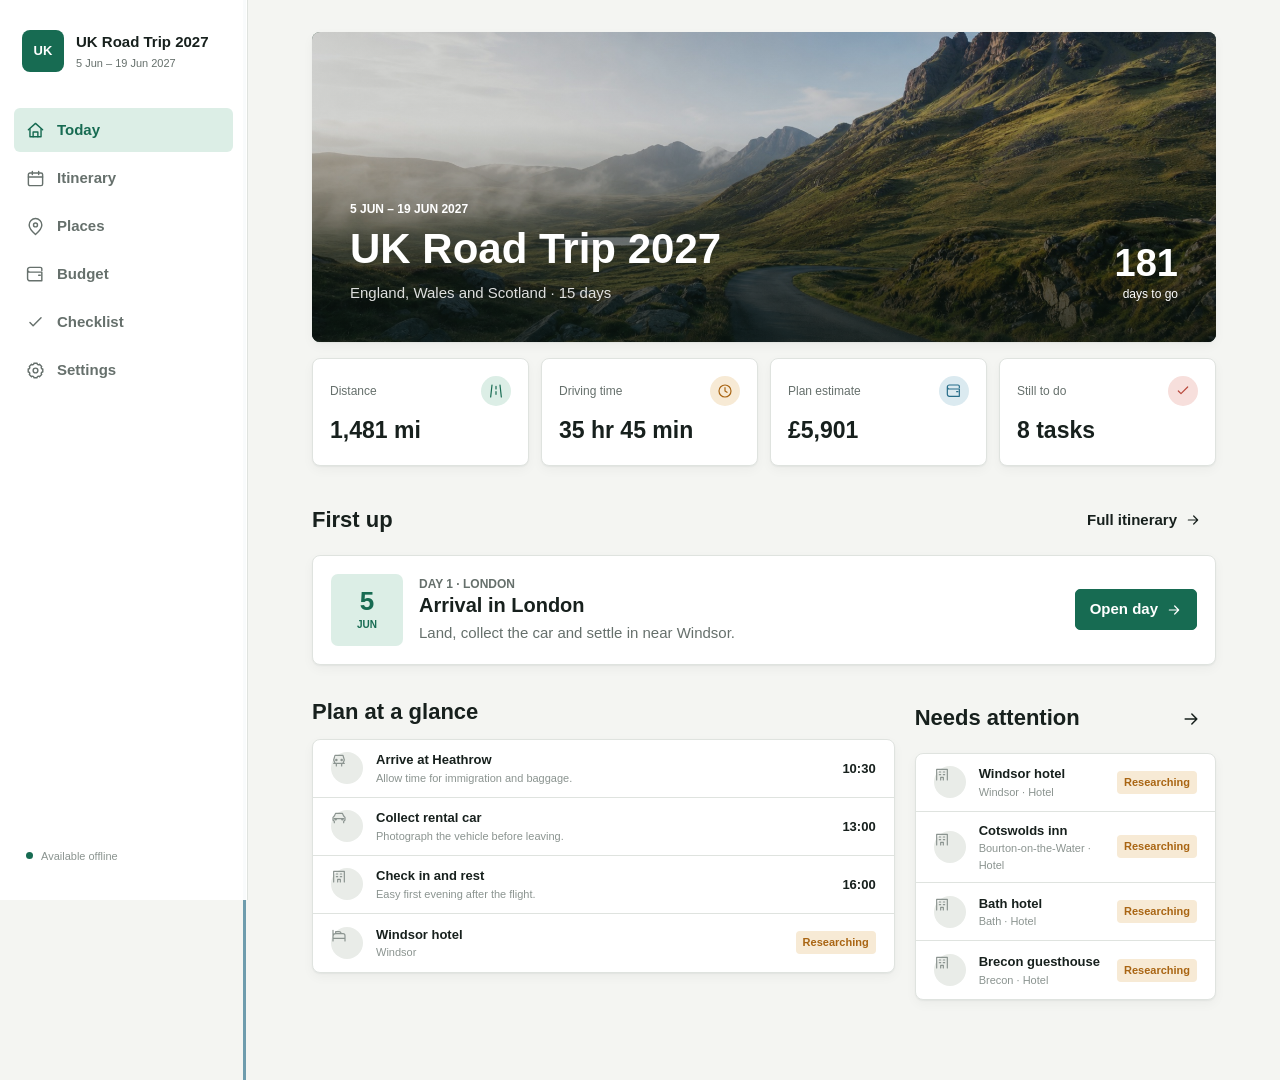
==== index.html @ d38d06ad "chore: establish project structure" ====
<!doctype html>
<html lang="en-GB">
<head>
  <meta charset="utf-8">
  <meta name="viewport" content="width=device-width, initial-scale=1, viewport-fit=cover">
  <meta name="theme-color" content="#f4f5f2">
  <meta name="description" content="A complete offline companion for UK Road Trip 2027.">
  <meta name="apple-mobile-web-app-capable" content="yes">
  <meta name="apple-mobile-web-app-status-bar-style" content="default">
  <meta name="apple-mobile-web-app-title" content="UK Road Trip">
  <link rel="manifest" href="manifest.webmanifest">
  <link rel="apple-touch-icon" href="assets/icons/icon-192.png">
  <link rel="icon" href="assets/icons/icon-192.png">
  <link rel="stylesheet" href="css/tokens.css">
  <link rel="stylesheet" href="css/base.css">
  <link rel="stylesheet" href="css/app.css">
  <title>UK Road Trip 2027</title>
</head>
<body>
  <div id="app" class="app-shell" aria-busy="true">
    <aside class="sidebar" aria-label="Primary navigation">
      <a class="brand" href="#/today" aria-label="UK Road Trip home">
        <span class="brand-mark" aria-hidden="true">UK</span>
        <span><strong id="brand-name">UK Road Trip</strong><small id="brand-dates">Loading trip...</small></span>
      </a>
      <nav id="desktop-nav" class="desktop-nav"></nav>
      <div class="sidebar-footer">
        <span id="sync-status" class="sync-status"><span class="status-dot"></span> Available offline</span>
      </div>
    </aside>

    <main id="main" class="main-content" tabindex="-1">
      <div class="loading-screen">
        <span class="loader" aria-hidden="true"></span>
        <p>Preparing your trip</p>
      </div>
    </main>

    <nav id="mobile-nav" class="mobile-nav" aria-label="Primary navigation"></nav>
  </div>

  <div id="toast-region" class="toast-region" aria-live="polite" aria-atomic="true"></div>
  <div id="modal-root"></div>
  <input id="file-import" type="file" accept="application/json,.json" hidden>
  <script type="module" src="js/app.js"></script>
</body>
</html>
---- css/tokens.css ----
/* Shared design tokens for light and dark application themes. */
:root {
  color-scheme: light;
  --font: -apple-system, BlinkMacSystemFont, "SF Pro Text", "Segoe UI", sans-serif;
  --font-display: -apple-system, BlinkMacSystemFont, "SF Pro Display", "Segoe UI", sans-serif;
  --bg: #f4f5f2;
  --surface: #ffffff;
  --surface-raised: #ffffff;
  --surface-muted: #e9ece8;
  --text: #17201d;
  --text-soft: #66706c;
  --text-faint: #8b9490;
  --line: #dfe3df;
  --line-strong: #cdd3ce;
  --green: #176b52;
  --green-soft: #dceee6;
  --amber: #a96513;
  --amber-soft: #f7ead5;
  --coral: #b8493d;
  --coral-soft: #f7dfdc;
  --sky: #276d89;
  --sky-soft: #dbeaf0;
  --purple: #68558e;
  --purple-soft: #e7e0f0;
  --shadow-sm: 0 1px 2px rgba(24, 34, 30, .06), 0 4px 12px rgba(24, 34, 30, .04);
  --shadow-md: 0 12px 35px rgba(24, 34, 30, .12);
  --radius-sm: 5px;
  --radius: 8px;
  --sidebar: 248px;
  --content: 1180px;
  --safe-bottom: env(safe-area-inset-bottom, 0px);
}

[data-theme="dark"] {
  color-scheme: dark;
  --bg: #141817;
  --surface: #1c211f;
  --surface-raised: #242a27;
  --surface-muted: #292f2c;
  --text: #f0f3f1;
  --text-soft: #adb7b2;
  --text-faint: #808984;
  --line: #323936;
  --line-strong: #444d48;
  --green: #6bc5a2;
  --green-soft: #1f3d33;
  --amber: #e2ad64;
  --amber-soft: #44351f;
  --coral: #e58b82;
  --coral-soft: #482c29;
  --sky: #79bdd7;
  --sky-soft: #203944;
  --purple: #b6a4d5;
  --purple-soft: #362e44;
  --shadow-sm: 0 1px 2px rgba(0, 0, 0, .2);
  --shadow-md: 0 18px 45px rgba(0, 0, 0, .38);
}
---- css/base.css ----
/* Element defaults, typography, controls and accessibility foundations. */
* { box-sizing: border-box; }
html { min-height: 100%; background: var(--bg); }
body { min-height: 100vh; margin: 0; background: var(--bg); color: var(--text); font-family: var(--font); font-size: 15px; line-height: 1.5; letter-spacing: 0; -webkit-font-smoothing: antialiased; }
button, input, select, textarea { font: inherit; letter-spacing: 0; }
button, a { -webkit-tap-highlight-color: transparent; }
button { color: inherit; }
a { color: inherit; text-decoration: none; }
img { display: block; max-width: 100%; }
h1, h2, h3, p { margin-top: 0; }
h1, h2, h3 { font-family: var(--font-display); letter-spacing: 0; }
h1 { margin-bottom: 8px; font-size: clamp(28px, 4vw, 42px); line-height: 1.08; }
h2 { margin-bottom: 16px; font-size: 22px; line-height: 1.2; }
h3 { margin-bottom: 8px; font-size: 16px; line-height: 1.3; }
:focus-visible { outline: 3px solid color-mix(in srgb, var(--sky), transparent 35%); outline-offset: 2px; }
::selection { background: var(--green-soft); }
.sr-only { position: absolute; width: 1px; height: 1px; overflow: hidden; clip: rect(0, 0, 0, 0); white-space: nowrap; }
.muted { color: var(--text-soft); }
.subtle { color: var(--text-faint); }
.nowrap { white-space: nowrap; }
.stack { display: grid; gap: 16px; }
.icon { width: 20px; height: 20px; flex: 0 0 auto; fill: none; stroke: currentColor; stroke-width: 1.8; stroke-linecap: round; stroke-linejoin: round; }
.icon-sm { width: 16px; height: 16px; }

button { border: 0; cursor: pointer; }
.btn { min-height: 40px; display: inline-flex; align-items: center; justify-content: center; gap: 8px; padding: 8px 14px; border: 1px solid var(--line); border-radius: var(--radius-sm); background: var(--surface); color: var(--text); font-weight: 650; box-shadow: var(--shadow-sm); transition: transform .15s ease, border-color .15s ease, background .15s ease; }
.btn:hover { border-color: var(--line-strong); background: var(--surface-raised); }
.btn:active { transform: scale(.98); }
.btn-primary { border-color: var(--green); background: var(--green); color: #fff; box-shadow: none; }
.btn-primary:hover { border-color: var(--green); background: color-mix(in srgb, var(--green), #000 8%); }
[data-theme="dark"] .btn-primary { color: #10211a; }
.btn-danger { color: var(--coral); }
.btn-ghost { border-color: transparent; background: transparent; box-shadow: none; }
.icon-btn { width: 40px; height: 40px; display: inline-grid; place-items: center; border: 1px solid var(--line); border-radius: 50%; background: var(--surface); }
.button-row { display: flex; flex-wrap: wrap; align-items: center; gap: 10px; }

label { display: grid; gap: 6px; color: var(--text-soft); font-size: 13px; font-weight: 650; }
input, select, textarea { width: 100%; min-height: 42px; border: 1px solid var(--line-strong); border-radius: var(--radius-sm); background: var(--surface); color: var(--text); padding: 9px 11px; }
textarea { min-height: 96px; resize: vertical; }
input::placeholder, textarea::placeholder { color: var(--text-faint); }
.form-grid { display: grid; grid-template-columns: repeat(2, minmax(0, 1fr)); gap: 14px; }
.form-grid .full { grid-column: 1 / -1; }
.field-help { margin: 0; color: var(--text-faint); font-size: 12px; font-weight: 400; }

@media (max-width: 620px) {
  .form-grid { grid-template-columns: 1fr; }
  .form-grid .full { grid-column: auto; }
}

@media (prefers-reduced-motion: reduce) {
  *, *::before, *::after { scroll-behavior: auto !important; animation-duration: .01ms !important; transition-duration: .01ms !important; }
}
---- css/app.css ----
/* Responsive application shell, domain components and view layouts. */
.app-shell { min-height: 100vh; }
.sidebar { position: fixed; inset: 0 auto 0 0; z-index: 30; width: var(--sidebar); display: flex; flex-direction: column; border-right: 1px solid var(--line); background: color-mix(in srgb, var(--surface), transparent 4%); padding: 24px 14px; }
.brand { min-height: 54px; display: flex; align-items: center; gap: 12px; margin: 0 8px 30px; }
.brand-mark { width: 42px; height: 42px; display: grid; place-items: center; border-radius: 8px; background: var(--green); color: #fff; font-size: 13px; font-weight: 800; }
.brand strong, .brand small { display: block; }
.brand strong { font-size: 15px; }
.brand small { margin-top: 1px; color: var(--text-soft); font-size: 11px; }
.desktop-nav { display: grid; gap: 4px; }
.nav-link { min-height: 44px; display: flex; align-items: center; gap: 12px; border-radius: 6px; padding: 8px 12px; color: var(--text-soft); font-weight: 600; }
.nav-link:hover { background: var(--surface-muted); color: var(--text); }
.nav-link.active { background: var(--green-soft); color: var(--green); }
.nav-link .icon { width: 19px; height: 19px; }
.sidebar-footer { margin-top: auto; padding: 12px; }
.sync-status { display: flex; align-items: center; gap: 8px; color: var(--text-faint); font-size: 11px; }
.status-dot { width: 7px; height: 7px; border-radius: 50%; background: var(--green); }
.main-content { min-width: 0; min-height: 100vh; margin-left: var(--sidebar); overflow-x: hidden; padding: 32px clamp(24px, 5vw, 64px) 80px; }
.page { width: min(100%, var(--content)); min-width: 0; margin: 0 auto; animation: page-in .25s ease both; }
@keyframes page-in { from { opacity: 0; transform: translateY(5px); } }
.page-header { display: flex; align-items: flex-end; justify-content: space-between; gap: 20px; margin-bottom: 28px; }
.page-eyebrow { margin-bottom: 5px; color: var(--green); font-size: 12px; font-weight: 800; text-transform: uppercase; }
.page-subtitle { max-width: 680px; margin-bottom: 0; color: var(--text-soft); }
.section-header { display: flex; align-items: center; justify-content: space-between; gap: 14px; margin: 34px 0 14px; }
.section-header h2 { margin: 0; }

.loading-screen { min-height: 70vh; display: grid; place-content: center; justify-items: center; color: var(--text-soft); }
.loader { width: 28px; height: 28px; border: 3px solid var(--line); border-top-color: var(--green); border-radius: 50%; animation: spin .8s linear infinite; }
@keyframes spin { to { transform: rotate(360deg); } }
.empty-state { min-height: 220px; display: grid; place-content: center; justify-items: center; gap: 10px; border: 1px dashed var(--line-strong); border-radius: var(--radius); color: var(--text-soft); text-align: center; padding: 28px; }
.empty-state .icon { width: 28px; height: 28px; }

.hero { position: relative; min-height: 310px; display: flex; align-items: flex-end; overflow: hidden; border-radius: var(--radius); background: #375648; color: #fff; box-shadow: var(--shadow-sm); }
.hero-image { position: absolute; inset: 0; width: 100%; height: 100%; object-fit: cover; }
.hero::after { content: ""; position: absolute; inset: 0; background: linear-gradient(0deg, rgba(10, 20, 16, .78) 0%, rgba(10, 20, 16, .16) 70%); }
.hero-content { position: relative; z-index: 1; width: 100%; display: flex; align-items: flex-end; justify-content: space-between; gap: 24px; padding: clamp(22px, 4vw, 38px); }
.hero-kicker { margin-bottom: 8px; font-size: 12px; font-weight: 750; text-transform: uppercase; }
.hero h1 { max-width: 660px; margin: 0; color: #fff; }
.hero-meta { margin: 10px 0 0; color: rgba(255,255,255,.86); }
.countdown { min-width: 104px; text-align: right; }
.countdown strong { display: block; font-size: 38px; line-height: 1; }
.countdown span { font-size: 12px; }

.metric-grid { display: grid; grid-template-columns: repeat(4, minmax(0, 1fr)); gap: 12px; margin-top: 16px; }
.metric { min-height: 108px; border: 1px solid var(--line); border-radius: var(--radius); background: var(--surface); padding: 17px; box-shadow: var(--shadow-sm); }
.metric-top { display: flex; align-items: center; justify-content: space-between; gap: 8px; color: var(--text-soft); font-size: 12px; }
.metric .metric-icon { width: 30px; height: 30px; display: grid; place-items: center; border-radius: 50%; }
.metric strong { display: block; margin-top: 12px; font-size: 23px; line-height: 1.1; }
.tone-green { background: var(--green-soft); color: var(--green); }
.tone-amber { background: var(--amber-soft); color: var(--amber); }
.tone-sky { background: var(--sky-soft); color: var(--sky); }
.tone-coral { background: var(--coral-soft); color: var(--coral); }
.tone-purple { background: var(--purple-soft); color: var(--purple); }

.dashboard-grid { min-width: 0; display: grid; grid-template-columns: minmax(0, 1.45fr) minmax(280px, .75fr); gap: 20px; }
.dashboard-grid > *, .settings-layout > * { min-width: 0; }
.panel { border: 1px solid var(--line); border-radius: var(--radius); background: var(--surface); box-shadow: var(--shadow-sm); }
.panel-header { display: flex; align-items: center; justify-content: space-between; gap: 12px; padding: 17px 18px; border-bottom: 1px solid var(--line); }
.panel-header h2, .panel-header h3 { margin: 0; font-size: 15px; }
.panel-body { padding: 18px; }
.next-day { display: grid; grid-template-columns: 72px 1fr auto; align-items: center; gap: 16px; padding: 18px; }
.date-tile { width: 72px; height: 72px; display: grid; place-content: center; border-radius: 7px; background: var(--green-soft); color: var(--green); text-align: center; }
.date-tile strong { font-size: 26px; line-height: 1; }
.date-tile span { margin-top: 3px; font-size: 10px; font-weight: 800; text-transform: uppercase; }
.next-day h2 { margin: 0 0 5px; font-size: 20px; }
.next-day p { margin: 0; color: var(--text-soft); }
.mini-list { display: grid; }
.mini-row { display: grid; grid-template-columns: 34px minmax(0, 1fr) auto; align-items: center; gap: 11px; min-height: 58px; border-bottom: 1px solid var(--line); padding: 9px 18px; }
.mini-row:last-child { border-bottom: 0; }
.mini-row-icon { width: 32px; height: 32px; display: grid; place-items: center; border-radius: 50%; background: var(--surface-muted); color: var(--text-soft); }
.mini-row strong, .mini-row span { overflow-wrap: anywhere; }
.mini-row strong { display: block; font-size: 13px; }
.mini-row span { display: block; color: var(--text-faint); font-size: 11px; }

.timeline { position: relative; display: grid; }
.day-row { display: grid; grid-template-columns: 80px 30px minmax(0, 1fr) auto; gap: 12px; align-items: center; min-height: 94px; border-bottom: 1px solid var(--line); padding: 12px 16px; transition: background .15s ease; }
.day-row:hover { background: color-mix(in srgb, var(--surface-muted), transparent 45%); }
.day-row:last-child { border-bottom: 0; }
.day-date { text-align: center; color: var(--text-soft); }
.day-date strong { display: block; color: var(--text); font-size: 19px; }
.day-date span { font-size: 10px; font-weight: 750; text-transform: uppercase; }
.timeline-marker { position: relative; width: 26px; align-self: stretch; }
.timeline-marker::before { content: ""; position: absolute; left: 12px; top: -13px; bottom: -13px; width: 1px; background: var(--line-strong); }
.timeline-marker::after { content: ""; position: absolute; left: 8px; top: calc(50% - 4px); width: 9px; height: 9px; border: 2px solid var(--surface); border-radius: 50%; background: var(--green); box-shadow: 0 0 0 1px var(--green); }
.day-row:first-child .timeline-marker::before { top: 50%; }
.day-row:last-child .timeline-marker::before { bottom: 50%; }
.day-copy h3 { margin: 0 0 3px; }
.day-copy p { margin: 0; color: var(--text-soft); font-size: 13px; }
.day-stats { display: flex; gap: 14px; color: var(--text-faint); font-size: 12px; }
.day-stats span { display: inline-flex; align-items: center; gap: 5px; }

.filter-bar { display: flex; align-items: center; gap: 10px; margin-bottom: 18px; }
.search-wrap { position: relative; flex: 1; }
.search-wrap .icon { position: absolute; left: 12px; top: 11px; color: var(--text-faint); }
.search-wrap input { padding-left: 40px; }
.segmented { display: inline-flex; gap: 2px; overflow-x: auto; border: 1px solid var(--line); border-radius: 7px; background: var(--surface-muted); padding: 3px; }
.segment { min-height: 34px; padding: 5px 12px; border-radius: 5px; background: transparent; color: var(--text-soft); font-size: 12px; font-weight: 700; white-space: nowrap; }
.segment.active { background: var(--surface); color: var(--text); box-shadow: var(--shadow-sm); }
.place-grid { display: grid; grid-template-columns: repeat(3, minmax(0, 1fr)); gap: 14px; }
.place-card { min-width: 0; display: flex; flex-direction: column; border: 1px solid var(--line); border-radius: var(--radius); background: var(--surface); box-shadow: var(--shadow-sm); }
.place-card-head { display: flex; align-items: flex-start; justify-content: space-between; gap: 10px; padding: 17px 17px 11px; }
.place-type-icon { width: 38px; height: 38px; display: grid; place-items: center; border-radius: 7px; }
.place-card-body { flex: 1; padding: 0 17px 14px; }
.place-card h3 { margin: 0 0 3px; overflow-wrap: anywhere; }
.place-card p { margin: 0; color: var(--text-soft); font-size: 12px; overflow-wrap: anywhere; }
.place-card-foot { display: flex; align-items: center; justify-content: space-between; gap: 10px; min-height: 48px; border-top: 1px solid var(--line); padding: 9px 12px 9px 17px; }
.tag { display: inline-flex; align-items: center; min-height: 23px; border-radius: 4px; padding: 3px 7px; background: var(--surface-muted); color: var(--text-soft); font-size: 10px; font-weight: 800; text-transform: capitalize; }
.tag.confirmed { background: var(--green-soft); color: var(--green); }
.tag.researching { background: var(--amber-soft); color: var(--amber); }
.tag.planned { background: var(--sky-soft); color: var(--sky); }
.card-actions { display: flex; gap: 3px; }
.card-actions .icon-btn { width: 34px; height: 34px; border: 0; background: transparent; }
.card-actions .icon-btn:hover { background: var(--surface-muted); }

.day-hero { display: grid; grid-template-columns: 1fr auto; gap: 20px; border-bottom: 1px solid var(--line); padding-bottom: 22px; }
.day-hero .button-row { justify-content: flex-end; }
.activity-list { position: relative; display: grid; gap: 0; }
.activity { display: grid; grid-template-columns: 64px 30px minmax(0, 1fr); gap: 12px; min-height: 92px; }
.activity-time { padding-top: 4px; color: var(--text-soft); font-size: 12px; font-weight: 700; text-align: right; }
.activity-line { position: relative; }
.activity-line::before { content: ""; position: absolute; left: 14px; top: 0; bottom: 0; width: 1px; background: var(--line-strong); }
.activity-line::after { content: ""; position: absolute; left: 9px; top: 8px; width: 11px; height: 11px; border: 3px solid var(--bg); border-radius: 50%; background: var(--sky); }
.activity:first-child .activity-line::before { top: 12px; }
.activity:last-child .activity-line::before { bottom: calc(100% - 12px); }
.activity-card { margin-bottom: 12px; border: 1px solid var(--line); border-radius: var(--radius); background: var(--surface); padding: 14px 16px; box-shadow: var(--shadow-sm); }
.activity-card-head { display: flex; align-items: flex-start; justify-content: space-between; gap: 12px; }
.activity-card h3 { margin: 0 0 4px; }
.activity-card p { margin: 0; color: var(--text-soft); font-size: 12px; }

.progress-track { height: 8px; overflow: hidden; border-radius: 4px; background: var(--surface-muted); }
.progress-fill { height: 100%; border-radius: 4px; background: var(--green); }
.budget-summary { display: grid; grid-template-columns: repeat(3, 1fr); gap: 14px; }
.budget-card { min-height: 125px; padding: 20px; }
.budget-card > span { color: var(--text-soft); font-size: 12px; }
.budget-card strong { display: block; margin: 7px 0 15px; font-size: 27px; }
.expense-table { width: 100%; border-collapse: collapse; }
.expense-table th { color: var(--text-faint); font-size: 10px; text-align: left; text-transform: uppercase; }
.expense-table th, .expense-table td { border-bottom: 1px solid var(--line); padding: 12px 10px; }
.expense-table tbody tr:last-child td { border-bottom: 0; }
.expense-table td:last-child, .expense-table th:last-child { text-align: right; }
.category-bar { display: grid; grid-template-columns: 100px minmax(80px, 1fr) 84px; align-items: center; gap: 12px; min-height: 38px; }
.category-bar strong { font-size: 12px; }
.category-bar span { color: var(--text-soft); font-size: 12px; text-align: right; }

.checklist-layout { display: grid; grid-template-columns: repeat(2, minmax(0, 1fr)); gap: 18px; }
.checklist { overflow: hidden; }
.check-row { display: grid; grid-template-columns: 24px 1fr 34px; align-items: center; gap: 10px; min-height: 52px; border-bottom: 1px solid var(--line); padding: 8px 12px 8px 18px; }
.check-row:last-child { border-bottom: 0; }
.check-row input { width: 19px; min-height: 19px; accent-color: var(--green); }
.check-row.done span { color: var(--text-faint); text-decoration: line-through; }
.check-row .icon-btn { width: 32px; height: 32px; border: 0; background: transparent; color: var(--text-faint); }

.settings-layout { display: grid; grid-template-columns: minmax(0, 1fr) 320px; gap: 20px; }
.settings-section { padding: 20px; }
.setting-row { display: flex; align-items: center; justify-content: space-between; gap: 20px; min-height: 60px; border-bottom: 1px solid var(--line); }
.setting-row:last-child { border-bottom: 0; }
.setting-row strong, .setting-row span { display: block; }
.setting-row span { color: var(--text-soft); font-size: 12px; }
.toggle { position: relative; width: 46px; height: 26px; flex: 0 0 auto; border-radius: 13px; background: var(--line-strong); padding: 0; }
.toggle::after { content: ""; position: absolute; top: 3px; left: 3px; width: 20px; height: 20px; border-radius: 50%; background: #fff; box-shadow: 0 1px 3px rgba(0,0,0,.25); transition: transform .2s ease; }
.toggle.on { background: var(--green); }
.toggle.on::after { transform: translateX(20px); }
.json-editor { min-height: 430px; font: 12px/1.55 ui-monospace, SFMono-Regular, Menlo, monospace; tab-size: 2; }
.data-health { display: grid; gap: 12px; }
.health-item { display: flex; align-items: center; justify-content: space-between; gap: 12px; color: var(--text-soft); font-size: 12px; }
.health-item strong { color: var(--text); }

.modal-backdrop { position: fixed; inset: 0; z-index: 100; display: grid; place-items: center; background: rgba(12, 18, 15, .48); padding: 18px; backdrop-filter: blur(5px); }
.modal { width: min(100%, 620px); max-height: min(88vh, 820px); overflow: auto; border: 1px solid var(--line); border-radius: var(--radius); background: var(--surface); box-shadow: var(--shadow-md); }
.modal-header, .modal-footer { position: sticky; z-index: 1; display: flex; align-items: center; justify-content: space-between; gap: 12px; background: var(--surface); padding: 15px 18px; }
.modal-header { top: 0; border-bottom: 1px solid var(--line); }
.modal-header h2 { margin: 0; font-size: 18px; }
.modal-header .icon-btn { border: 0; background: transparent; }
.modal-body { padding: 20px 18px; }
.modal-footer { bottom: 0; justify-content: flex-end; border-top: 1px solid var(--line); }

.toast-region { position: fixed; right: 22px; bottom: 22px; z-index: 200; display: grid; gap: 8px; }
.toast { max-width: 360px; display: flex; align-items: center; gap: 10px; border: 1px solid var(--line); border-radius: 7px; background: var(--text); color: var(--bg); padding: 11px 14px; box-shadow: var(--shadow-md); font-size: 13px; animation: toast-in .2s ease both; }
@keyframes toast-in { from { opacity: 0; transform: translateY(8px); } }
.mobile-nav { display: none; }

@media (max-width: 980px) {
  :root { --sidebar: 208px; }
  .place-grid { grid-template-columns: repeat(2, minmax(0, 1fr)); }
  .metric-grid { grid-template-columns: repeat(2, minmax(0, 1fr)); }
  .dashboard-grid, .settings-layout { grid-template-columns: 1fr; }
}

@media (max-width: 760px) {
  .sidebar { display: none; }
  .main-content { margin-left: 0; padding: 22px 16px calc(94px + var(--safe-bottom)); }
  .page-header { align-items: flex-start; margin-bottom: 22px; }
  .page-header .button-row { flex: 0 0 auto; }
  .mobile-nav { position: fixed; inset: auto 0 0; z-index: 50; display: grid; grid-template-columns: repeat(5, 1fr); border-top: 1px solid var(--line); background: color-mix(in srgb, var(--surface), transparent 5%); padding: 7px 5px calc(7px + var(--safe-bottom)); backdrop-filter: blur(18px); }
  .mobile-nav .nav-link { min-width: 0; min-height: 49px; display: grid; place-items: center; gap: 1px; padding: 3px; border-radius: 5px; font-size: 9px; }
  .mobile-nav .nav-link .icon { width: 20px; height: 20px; }
  .hero { min-height: 270px; }
  .hero-content { display: block; }
  .countdown { display: none; }
  .day-row { grid-template-columns: 62px 22px minmax(0, 1fr); padding: 10px 8px; }
  .day-stats { grid-column: 3; }
  .timeline-marker { width: 20px; }
  .timeline-marker::before { left: 9px; }
  .timeline-marker::after { left: 5px; }
  .filter-bar { align-items: stretch; flex-direction: column; }
  .segmented { width: 100%; }
  .segment { flex: 1; }
  .checklist-layout { grid-template-columns: 1fr; }
  .toast-region { right: 12px; bottom: calc(78px + var(--safe-bottom)); left: 12px; }
  .toast { max-width: none; }
}

@media (max-width: 560px) {
  h1 { font-size: 30px; }
  .page-header { gap: 12px; }
  .page-header .button-row .btn span { display: none; }
  .metric-grid { gap: 9px; }
  .metric { min-height: 100px; padding: 14px; }
  .metric strong { font-size: 20px; }
  .next-day { grid-template-columns: 62px minmax(0, 1fr); padding: 14px; }
  .next-day .btn { grid-column: 1 / -1; }
  .date-tile { width: 62px; height: 62px; }
  .place-grid { grid-template-columns: 1fr; }
  .budget-summary { grid-template-columns: 1fr; }
  .expense-table { max-width: 100%; display: block; overflow-x: auto; white-space: nowrap; }
  .day-hero { grid-template-columns: 1fr; }
  .day-hero .button-row { justify-content: flex-start; }
  .activity { grid-template-columns: 45px 20px minmax(0, 1fr); gap: 8px; }
  .activity-line::before { left: 9px; }
  .activity-line::after { left: 4px; }
  .category-bar { grid-template-columns: 82px minmax(60px, 1fr) 68px; gap: 8px; }
}
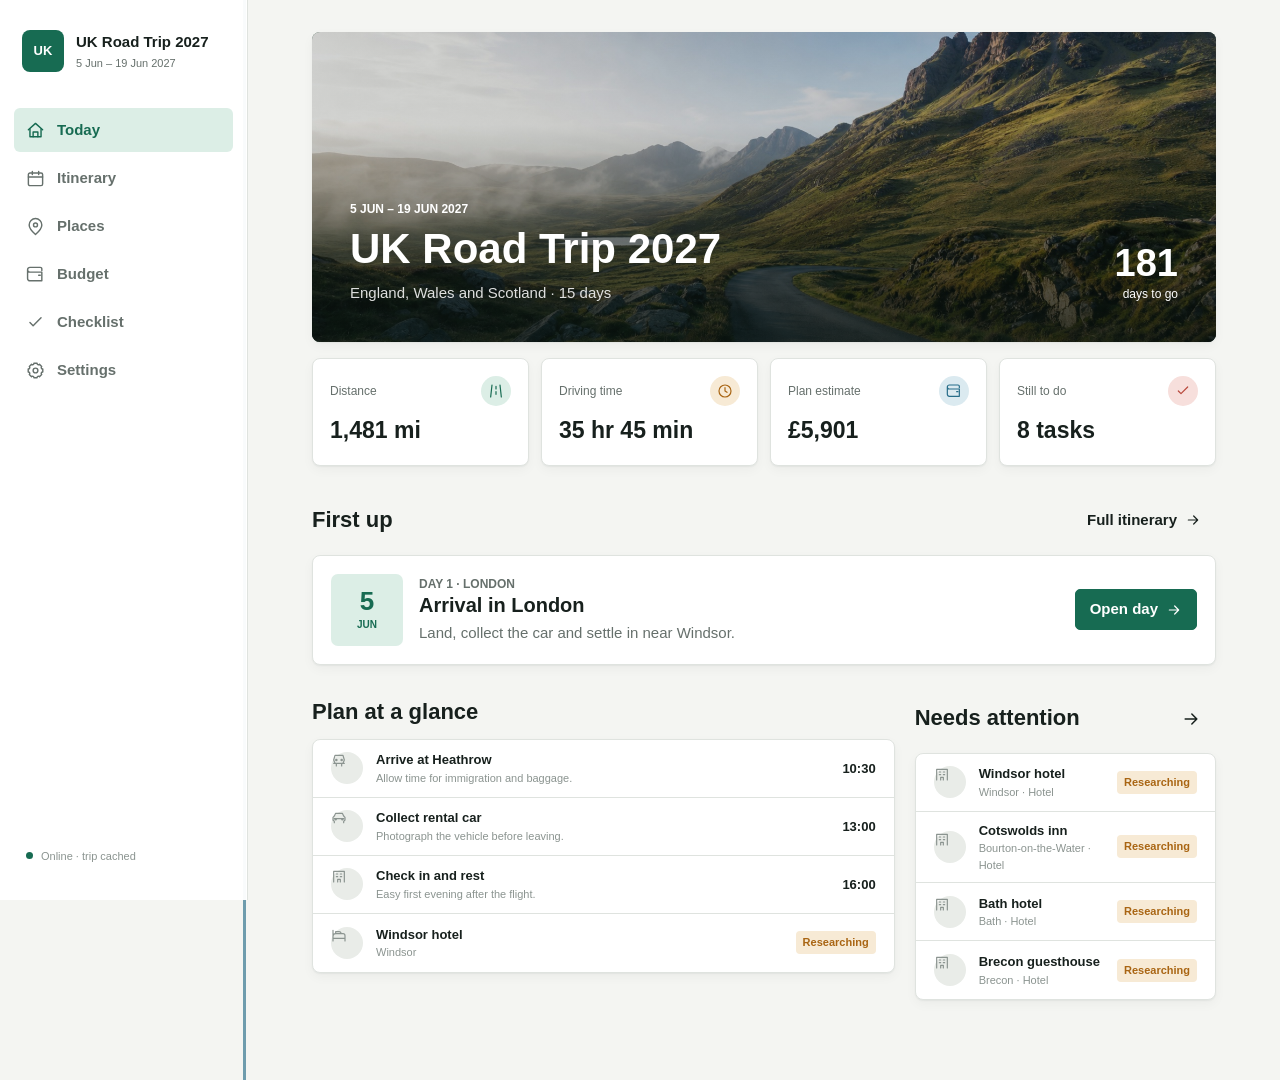
==== commit 0db76a3e: "feat: add responsive navigation shell" ====
--- a/index.html
+++ b/index.html
@@ -17,6 +17,7 @@
   <title>UK Road Trip 2027</title>
 </head>
 <body>
+  <a class="skip-link" href="#main">Skip to main content</a>
   <div id="app" class="app-shell" aria-busy="true">
     <aside class="sidebar" aria-label="Primary navigation">
       <a class="brand" href="#/today" aria-label="UK Road Trip home">
@@ -25,7 +26,7 @@
       </a>
       <nav id="desktop-nav" class="desktop-nav"></nav>
       <div class="sidebar-footer">
-        <span id="sync-status" class="sync-status"><span class="status-dot"></span> Available offline</span>
+        <span id="sync-status" class="sync-status"><span class="status-dot"></span> Checking connection</span>
       </div>
     </aside>
 
--- a/css/tokens.css
+++ b/css/tokens.css
@@ -29,6 +29,7 @@
   --sidebar: 248px;
   --content: 1180px;
   --safe-bottom: env(safe-area-inset-bottom, 0px);
+  --theme-transition: background-color .18s ease, color .18s ease, border-color .18s ease;
 }
 
 [data-theme="dark"] {
--- a/css/base.css
+++ b/css/base.css
@@ -1,7 +1,7 @@
 /* Element defaults, typography, controls and accessibility foundations. */
 * { box-sizing: border-box; }
 html { min-height: 100%; background: var(--bg); }
-body { min-height: 100vh; margin: 0; background: var(--bg); color: var(--text); font-family: var(--font); font-size: 15px; line-height: 1.5; letter-spacing: 0; -webkit-font-smoothing: antialiased; }
+body { min-height: 100vh; margin: 0; background: var(--bg); color: var(--text); font-family: var(--font); font-size: 15px; line-height: 1.5; letter-spacing: 0; transition: var(--theme-transition); -webkit-font-smoothing: antialiased; }
 button, input, select, textarea { font: inherit; letter-spacing: 0; }
 button, a { -webkit-tap-highlight-color: transparent; }
 button { color: inherit; }
@@ -15,6 +15,8 @@
 :focus-visible { outline: 3px solid color-mix(in srgb, var(--sky), transparent 35%); outline-offset: 2px; }
 ::selection { background: var(--green-soft); }
 .sr-only { position: absolute; width: 1px; height: 1px; overflow: hidden; clip: rect(0, 0, 0, 0); white-space: nowrap; }
+.skip-link { position: fixed; top: 8px; left: 8px; z-index: 500; transform: translateY(-160%); border-radius: var(--radius-sm); background: var(--text); color: var(--bg); padding: 9px 13px; font-weight: 700; }
+.skip-link:focus { transform: translateY(0); }
 .muted { color: var(--text-soft); }
 .subtle { color: var(--text-faint); }
 .nowrap { white-space: nowrap; }
--- a/css/app.css
+++ b/css/app.css
@@ -14,6 +14,7 @@
 .sidebar-footer { margin-top: auto; padding: 12px; }
 .sync-status { display: flex; align-items: center; gap: 8px; color: var(--text-faint); font-size: 11px; }
 .status-dot { width: 7px; height: 7px; border-radius: 50%; background: var(--green); }
+.sync-status.is-offline .status-dot { background: var(--amber); }
 .main-content { min-width: 0; min-height: 100vh; margin-left: var(--sidebar); overflow-x: hidden; padding: 32px clamp(24px, 5vw, 64px) 80px; }
 .page { width: min(100%, var(--content)); min-width: 0; margin: 0 auto; animation: page-in .25s ease both; }
 @keyframes page-in { from { opacity: 0; transform: translateY(5px); } }
@@ -178,6 +179,10 @@
 @keyframes toast-in { from { opacity: 0; transform: translateY(8px); } }
 .mobile-nav { display: none; }
 
+@supports (padding: max(0px)) {
+  .mobile-nav { padding-bottom: max(7px, var(--safe-bottom)); }
+}
+
 @media (max-width: 980px) {
   :root { --sidebar: 208px; }
   .place-grid { grid-template-columns: repeat(2, minmax(0, 1fr)); }
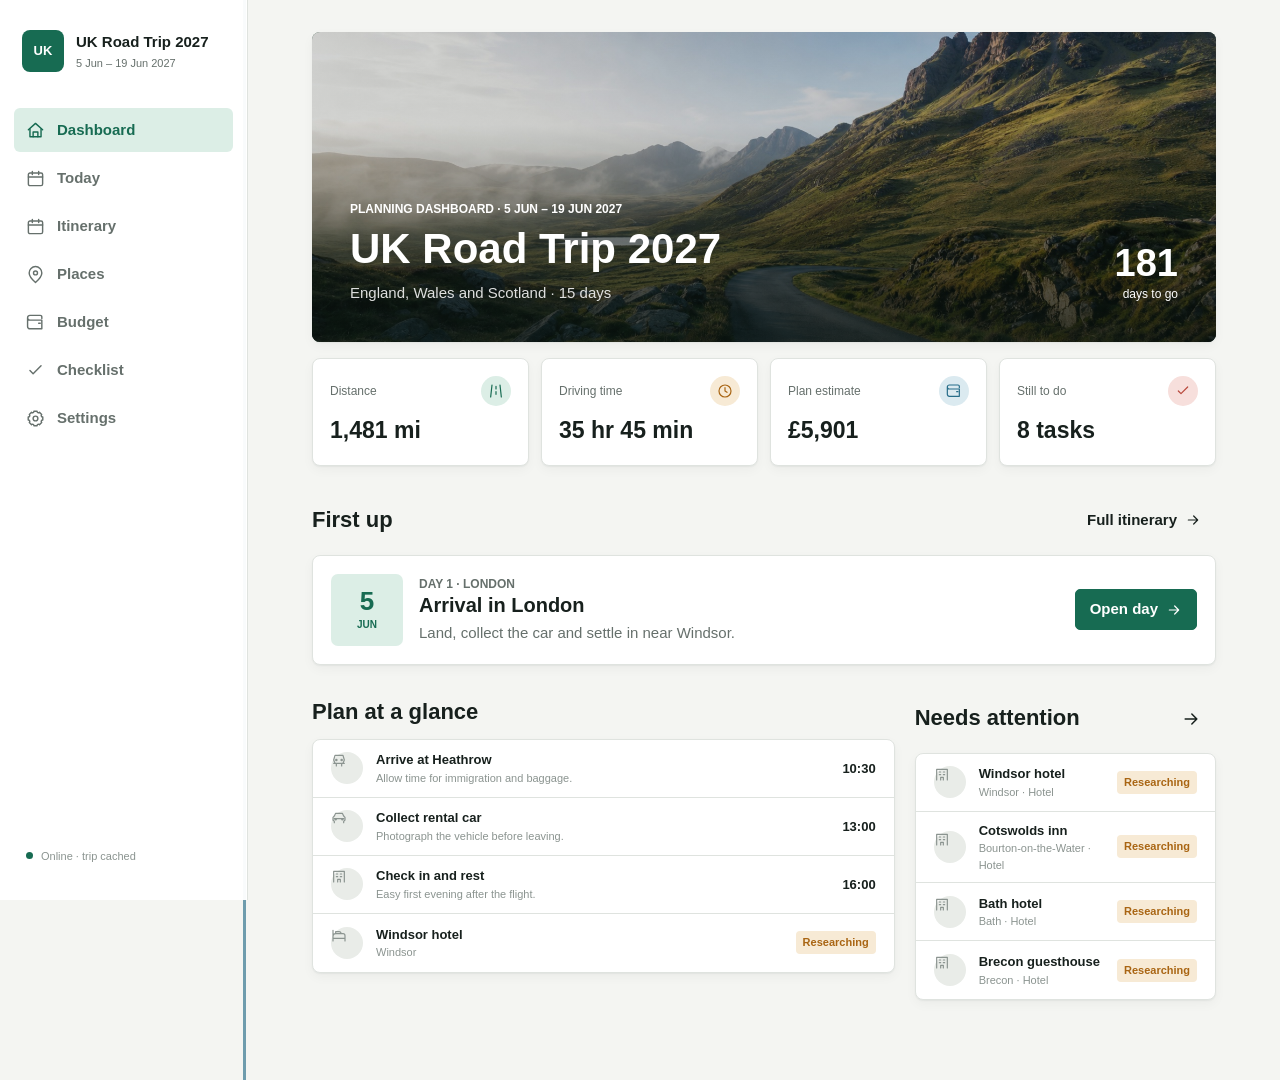
==== commit 4339fe6f: "feat: add planning dashboard" ====
--- a/index.html
+++ b/index.html
@@ -20,7 +20,7 @@
   <a class="skip-link" href="#main">Skip to main content</a>
   <div id="app" class="app-shell" aria-busy="true">
     <aside class="sidebar" aria-label="Primary navigation">
-      <a class="brand" href="#/today" aria-label="UK Road Trip home">
+      <a class="brand" href="#/dashboard" aria-label="UK Road Trip dashboard">
         <span class="brand-mark" aria-hidden="true">UK</span>
         <span><strong id="brand-name">UK Road Trip</strong><small id="brand-dates">Loading trip...</small></span>
       </a>
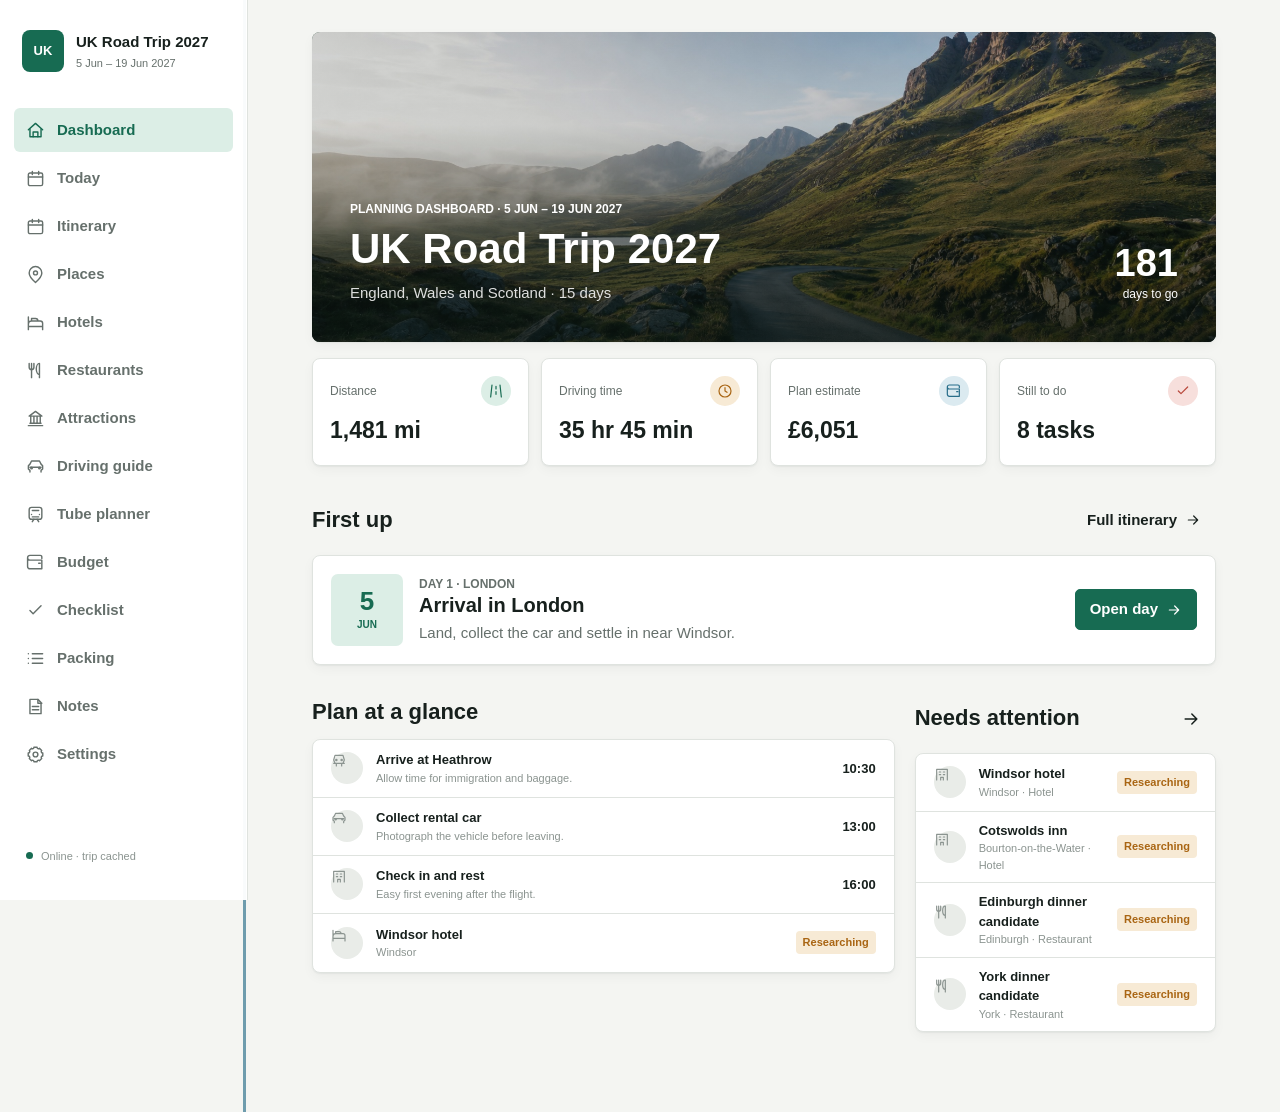
==== commit ca4328a3: "feat: add print-ready travel views" ====
--- a/index.html
+++ b/index.html
@@ -14,6 +14,7 @@
   <link rel="stylesheet" href="css/tokens.css">
   <link rel="stylesheet" href="css/base.css">
   <link rel="stylesheet" href="css/app.css">
+  <link rel="stylesheet" href="css/print.css">
   <title>UK Road Trip 2027</title>
 </head>
 <body>
--- a/css/app.css
+++ b/css/app.css
@@ -54,6 +54,52 @@
 
 .dashboard-grid { min-width: 0; display: grid; grid-template-columns: minmax(0, 1.45fr) minmax(280px, .75fr); gap: 20px; }
 .dashboard-grid > *, .settings-layout > * { min-width: 0; }
+.travel-header { display: flex; align-items: flex-end; justify-content: space-between; gap: 20px; border-bottom: 1px solid var(--line); padding-bottom: 22px; }
+.travel-summary { display: grid; grid-template-columns: repeat(3, minmax(0, 1fr)); margin: 18px 0 4px; overflow: hidden; border: 1px solid var(--line); border-radius: var(--radius); background: var(--surface); box-shadow: var(--shadow-sm); }
+.travel-summary > div { min-width: 0; border-right: 1px solid var(--line); padding: 17px 19px; }
+.travel-summary > div:last-child { border-right: 0; }
+.travel-summary span, .travel-summary strong { display: block; overflow-wrap: anywhere; }
+.travel-summary span { margin-bottom: 4px; color: var(--text-soft); font-size: 11px; }
+.travel-summary strong { font-size: 16px; }
+.today-grid { display: grid; grid-template-columns: minmax(0, 1.35fr) minmax(270px, .65fr); gap: 20px; }
+.today-grid > * { min-width: 0; }
+.contact-strip { display: grid; }
+.contact-strip a { display: flex; align-items: center; justify-content: space-between; gap: 12px; min-height: 42px; border-bottom: 1px solid var(--line); }
+.contact-strip a:last-child { border-bottom: 0; }
+.contact-strip span { color: var(--text-soft); font-size: 12px; }
+.contact-strip strong { color: var(--green); }
+.driving-layout { display: grid; grid-template-columns: minmax(0, 1.4fr) minmax(260px, .6fr); gap: 20px; }
+.driving-layout > * { min-width: 0; }
+.drive-list { overflow: hidden; }
+.drive-row { display: grid; grid-template-columns: 64px minmax(0, 1fr) auto 20px; align-items: center; gap: 14px; min-height: 70px; border-bottom: 1px solid var(--line); padding: 10px 14px; }
+.drive-row:last-child { border-bottom: 0; }
+.drive-row:hover { background: var(--surface-muted); }
+.drive-day { color: var(--green); font-size: 12px; font-weight: 800; text-transform: uppercase; }
+.drive-row strong, .drive-row span { display: block; }
+.drive-row div > span { color: var(--text-soft); font-size: 11px; }
+.drive-numbers { text-align: right; }
+.emergency-number { display: flex; align-items: center; justify-content: space-between; gap: 12px; min-height: 45px; border-top: 1px solid var(--line); }
+.emergency-number span { color: var(--text-soft); font-size: 12px; }
+.emergency-number a, .emergency-number strong { color: var(--coral); font-size: 20px; }
+.rule-grid { display: grid; grid-template-columns: repeat(2, minmax(0, 1fr)); gap: 12px; }
+.rule-card { display: grid; grid-template-columns: 34px minmax(0, 1fr); gap: 12px; padding: 17px; }
+.rule-card > span { color: var(--green); font-size: 12px; font-weight: 800; }
+.rule-card p { margin: 0; color: var(--text-soft); font-size: 12px; }
+.tube-notice { display: grid; grid-template-columns: 42px minmax(0, 1fr) auto; align-items: center; gap: 14px; border: 1px solid var(--line); border-radius: var(--radius); background: var(--surface); padding: 16px; box-shadow: var(--shadow-sm); }
+.tube-notice > span { width: 42px; height: 42px; display: grid; place-items: center; border-radius: 50%; }
+.tube-notice strong, .tube-notice p { display: block; margin: 0; }
+.tube-notice p { color: var(--text-soft); font-size: 12px; }
+.tube-list { display: grid; gap: 12px; }
+.tube-journey { display: grid; grid-template-columns: 70px minmax(0, 1fr) auto; gap: 18px; padding: 18px; }
+.tube-time strong, .tube-time span { display: block; }
+.tube-time strong { font-size: 20px; }
+.tube-time span { color: var(--text-soft); font-size: 11px; text-transform: uppercase; }
+.tube-route { position: relative; display: grid; gap: 7px; }
+.tube-route > div { display: flex; align-items: center; gap: 9px; }
+.tube-route p, .tube-route small { margin: 0 0 0 18px; color: var(--text-soft); font-size: 12px; }
+.tube-station-dot { width: 10px; height: 10px; flex: 0 0 auto; border: 2px solid var(--purple); border-radius: 50%; background: var(--surface); }
+.tube-actions { display: flex; align-items: flex-start; gap: 4px; }
+.tube-actions .icon-btn { width: 34px; height: 34px; border: 0; background: transparent; }
 .panel { border: 1px solid var(--line); border-radius: var(--radius); background: var(--surface); box-shadow: var(--shadow-sm); }
 .panel-header { display: flex; align-items: center; justify-content: space-between; gap: 12px; padding: 17px 18px; border-bottom: 1px solid var(--line); }
 .panel-header h2, .panel-header h3 { margin: 0; font-size: 15px; }
@@ -73,6 +119,10 @@
 .mini-row span { display: block; color: var(--text-faint); font-size: 11px; }
 
 .timeline { position: relative; display: grid; }
+.route-overview { display: grid; grid-template-columns: repeat(3, minmax(0, 1fr)); gap: 12px; margin-bottom: 18px; }
+.itinerary-toolbar { display: flex; align-items: center; justify-content: space-between; gap: 16px; margin-bottom: 12px; }
+.day-pagination { display: flex; align-items: center; justify-content: space-between; min-height: 38px; margin-bottom: 12px; }
+.day-pagination a { display: inline-flex; align-items: center; gap: 6px; color: var(--text-soft); font-size: 12px; font-weight: 700; }
 .day-row { display: grid; grid-template-columns: 80px 30px minmax(0, 1fr) auto; gap: 12px; align-items: center; min-height: 94px; border-bottom: 1px solid var(--line); padding: 12px 16px; transition: background .15s ease; }
 .day-row:hover { background: color-mix(in srgb, var(--surface-muted), transparent 45%); }
 .day-row:last-child { border-bottom: 0; }
@@ -104,6 +154,9 @@
 .place-card h3 { margin: 0 0 3px; overflow-wrap: anywhere; }
 .place-card p { margin: 0; color: var(--text-soft); font-size: 12px; overflow-wrap: anywhere; }
 .place-card-foot { display: flex; align-items: center; justify-content: space-between; gap: 10px; min-height: 48px; border-top: 1px solid var(--line); padding: 9px 12px 9px 17px; }
+.hotel-details { display: grid; gap: 8px; margin: 14px 0; }
+.hotel-details span { color: var(--text); font-size: 12px; overflow-wrap: anywhere; }
+.hotel-details small { display: block; margin-bottom: 1px; color: var(--text-faint); font-size: 10px; text-transform: uppercase; }
 .tag { display: inline-flex; align-items: center; min-height: 23px; border-radius: 4px; padding: 3px 7px; background: var(--surface-muted); color: var(--text-soft); font-size: 10px; font-weight: 800; text-transform: capitalize; }
 .tag.confirmed { background: var(--green-soft); color: var(--green); }
 .tag.researching { background: var(--amber-soft); color: var(--amber); }
@@ -143,6 +196,18 @@
 .category-bar span { color: var(--text-soft); font-size: 12px; text-align: right; }
 
 .checklist-layout { display: grid; grid-template-columns: repeat(2, minmax(0, 1fr)); gap: 18px; }
+.packing-progress { display: grid; gap: 10px; margin-bottom: 24px; border: 1px solid var(--line); border-radius: var(--radius); background: var(--surface); padding: 18px; box-shadow: var(--shadow-sm); }
+.packing-progress > div:first-child { display: flex; align-items: center; justify-content: space-between; }
+.packing-progress span { color: var(--text-soft); font-size: 12px; }
+.packing-progress strong { font-size: 22px; }
+.note-grid { display: grid; grid-template-columns: repeat(3, minmax(0, 1fr)); gap: 14px; }
+.note-card { min-width: 0; padding: 17px; }
+.note-card.pinned { border-top: 3px solid var(--green); }
+.note-card-head { display: flex; align-items: center; justify-content: space-between; gap: 12px; margin-bottom: 13px; }
+.note-card h3 { overflow-wrap: anywhere; }
+.note-card p { min-height: 72px; margin-bottom: 18px; color: var(--text-soft); font-size: 13px; white-space: pre-wrap; overflow-wrap: anywhere; }
+.note-card footer { display: flex; align-items: center; justify-content: space-between; gap: 10px; border-top: 1px solid var(--line); padding-top: 11px; color: var(--text-faint); font-size: 11px; }
+.note-card footer a { display: inline-flex; align-items: center; gap: 5px; color: var(--green); }
 .checklist { overflow: hidden; }
 .check-row { display: grid; grid-template-columns: 24px 1fr 34px; align-items: center; gap: 10px; min-height: 52px; border-bottom: 1px solid var(--line); padding: 8px 12px 8px 18px; }
 .check-row:last-child { border-bottom: 0; }
@@ -164,6 +229,10 @@
 .data-health { display: grid; gap: 12px; }
 .health-item { display: flex; align-items: center; justify-content: space-between; gap: 12px; color: var(--text-soft); font-size: 12px; }
 .health-item strong { color: var(--text); }
+.settings-links { display: grid; }
+.settings-links a { display: grid; grid-template-columns: 20px minmax(0, 1fr) 16px; align-items: center; gap: 10px; min-height: 42px; border-bottom: 1px solid var(--line); color: var(--text-soft); font-size: 13px; font-weight: 650; }
+.settings-links a:last-child { border-bottom: 0; }
+.settings-links a:hover { color: var(--green); }
 
 .modal-backdrop { position: fixed; inset: 0; z-index: 100; display: grid; place-items: center; background: rgba(12, 18, 15, .48); padding: 18px; backdrop-filter: blur(5px); }
 .modal { width: min(100%, 620px); max-height: min(88vh, 820px); overflow: auto; border: 1px solid var(--line); border-radius: var(--radius); background: var(--surface); box-shadow: var(--shadow-md); }
@@ -186,8 +255,9 @@
 @media (max-width: 980px) {
   :root { --sidebar: 208px; }
   .place-grid { grid-template-columns: repeat(2, minmax(0, 1fr)); }
+  .note-grid { grid-template-columns: repeat(2, minmax(0, 1fr)); }
   .metric-grid { grid-template-columns: repeat(2, minmax(0, 1fr)); }
-  .dashboard-grid, .settings-layout { grid-template-columns: 1fr; }
+  .dashboard-grid, .settings-layout, .today-grid, .driving-layout { grid-template-columns: 1fr; }
 }
 
 @media (max-width: 760px) {
@@ -225,6 +295,7 @@
   .next-day .btn { grid-column: 1 / -1; }
   .date-tile { width: 62px; height: 62px; }
   .place-grid { grid-template-columns: 1fr; }
+  .note-grid { grid-template-columns: 1fr; }
   .budget-summary { grid-template-columns: 1fr; }
   .expense-table { max-width: 100%; display: block; overflow-x: auto; white-space: nowrap; }
   .day-hero { grid-template-columns: 1fr; }
@@ -233,4 +304,20 @@
   .activity-line::before { left: 9px; }
   .activity-line::after { left: 4px; }
   .category-bar { grid-template-columns: 82px minmax(60px, 1fr) 68px; gap: 8px; }
+  .travel-header { align-items: flex-start; }
+  .travel-header .btn span { display: none; }
+  .travel-summary { grid-template-columns: 1fr; }
+  .travel-summary > div { border-right: 0; border-bottom: 1px solid var(--line); }
+  .travel-summary > div:last-child { border-bottom: 0; }
+  .route-overview { grid-template-columns: 1fr; }
+  .itinerary-toolbar { align-items: stretch; flex-direction: column; }
+  .rule-grid { grid-template-columns: 1fr; }
+  .drive-row { grid-template-columns: 48px minmax(0, 1fr) auto; }
+  .drive-row > .icon { display: none; }
+  .tube-notice { grid-template-columns: 36px minmax(0, 1fr); }
+  .tube-notice .btn { grid-column: 1 / -1; }
+  .tube-journey { grid-template-columns: 55px minmax(0, 1fr); gap: 10px; }
+  .tube-actions { grid-column: 2; }
+  .setting-row { align-items: flex-start; flex-direction: column; }
+  .setting-row .segmented { width: 100%; }
 }
--- a/css/print.css
+++ b/css/print.css
@@ -0,0 +1,26 @@
+/* Paper-first layouts for itinerary, day, budget and guide printing. */
+@media print {
+  @page { size: A4; margin: 14mm; }
+  :root { color-scheme: light; --bg: #fff; --surface: #fff; --text: #111; --text-soft: #444; --text-faint: #666; --line: #bbb; --green: #155c48; }
+  body { background: #fff; color: #111; font-size: 10pt; }
+  .sidebar, .mobile-nav, .toast-region, #modal-root, .skip-link, button, .btn, .filter-bar, .itinerary-toolbar, .day-pagination { display: none !important; }
+  .main-content { margin: 0; overflow: visible; padding: 0; }
+  .page { width: 100%; max-width: none; animation: none; }
+  .page-header, .day-hero, .travel-header { margin-bottom: 8mm; border-bottom: 1px solid #999; padding-bottom: 4mm; }
+  h1 { font-size: 23pt; }
+  h2 { font-size: 15pt; }
+  .hero { min-height: 0; display: block; background: none; color: #111; box-shadow: none; }
+  .hero-image, .hero::after, .countdown { display: none; }
+  .hero-content { display: block; padding: 0 0 5mm; color: #111; }
+  .hero h1, .hero-meta { color: #111; }
+  .panel, .metric, .place-card, .tube-notice, .packing-progress { box-shadow: none; }
+  .metric-grid, .route-overview { grid-template-columns: repeat(4, 1fr); }
+  .dashboard-grid, .today-grid, .driving-layout, .settings-layout { grid-template-columns: 1fr; }
+  .place-grid, .note-grid, .rule-grid, .checklist-layout { grid-template-columns: repeat(2, 1fr); }
+  .day-row, .activity, .place-card, .expense-table tr, .tube-journey, .rule-card, .note-card { break-inside: avoid; }
+  .day-row { min-height: 18mm; }
+  .activity-card { box-shadow: none; }
+  a { color: #111; text-decoration: none; }
+  a[href^="http"]::after { content: " (" attr(href) ")"; color: #555; font-size: 8pt; overflow-wrap: anywhere; }
+  .settings-layout, .json-editor { display: none; }
+}
